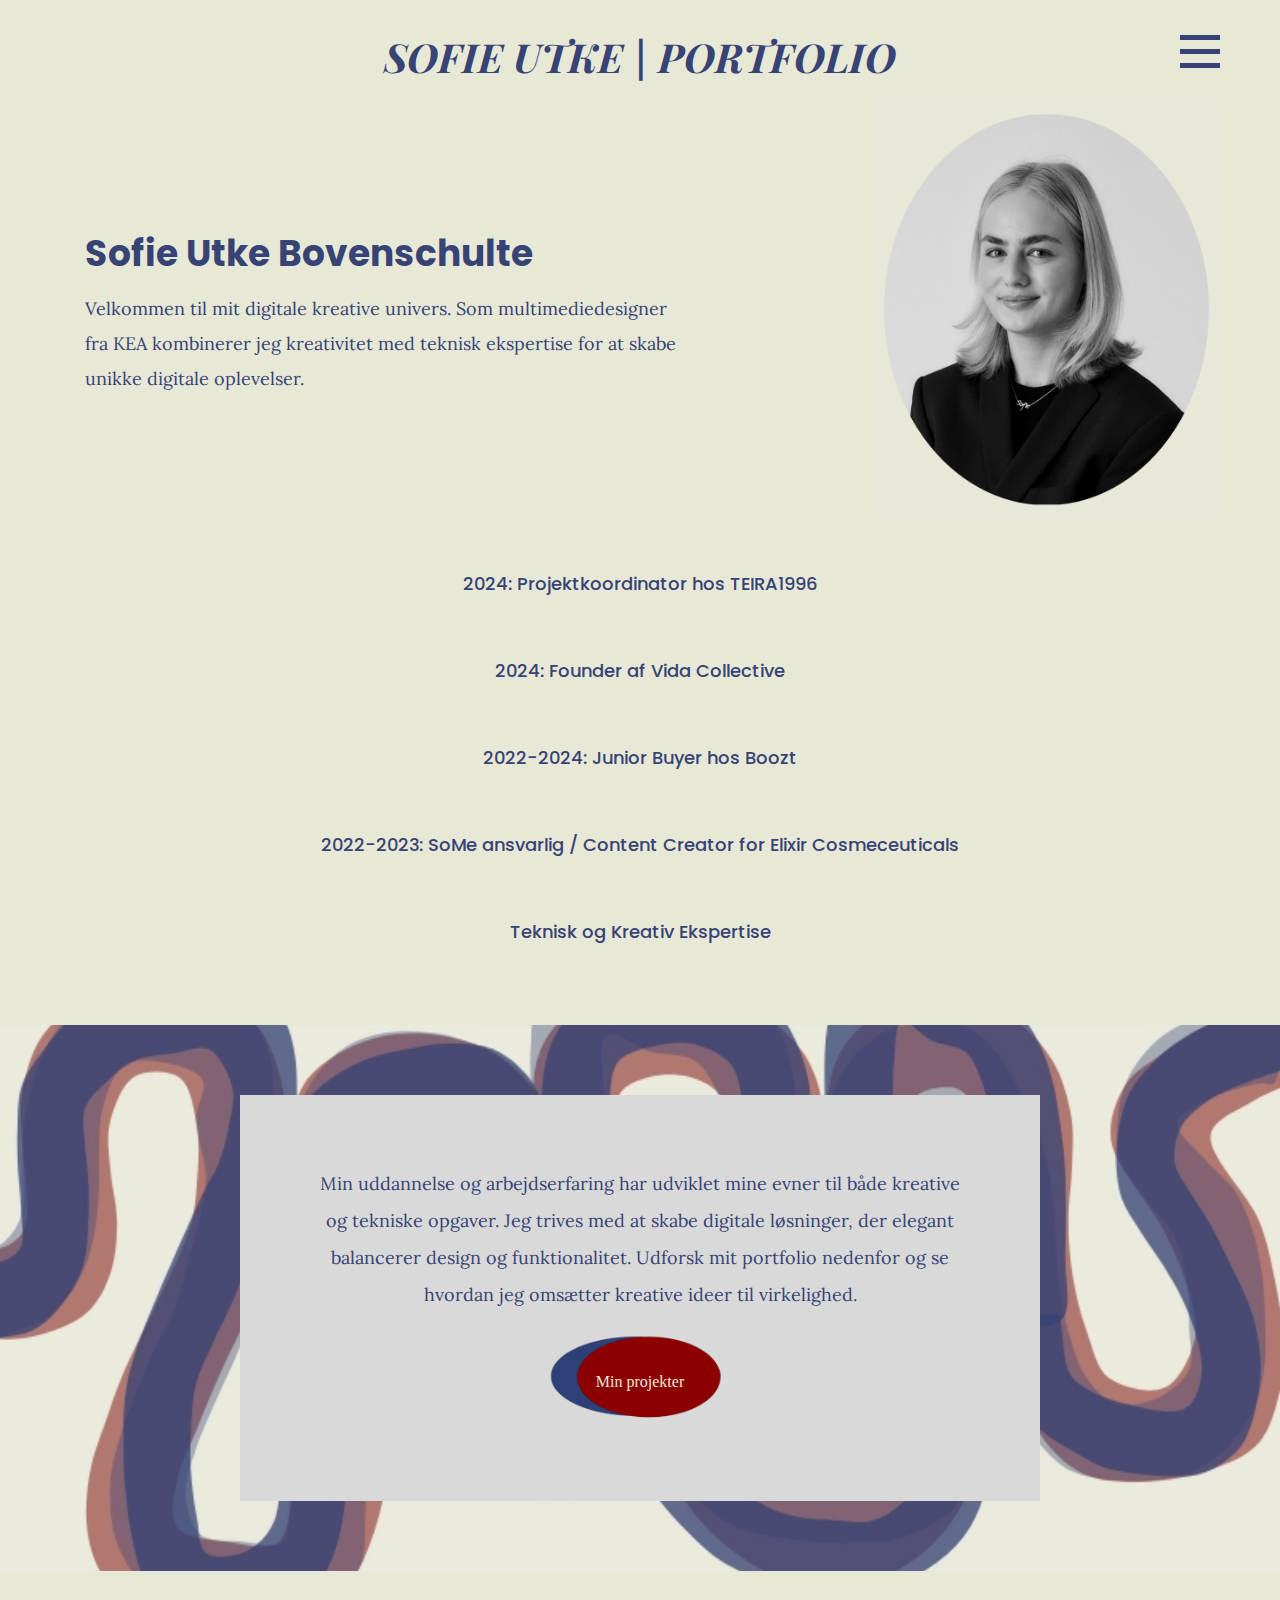
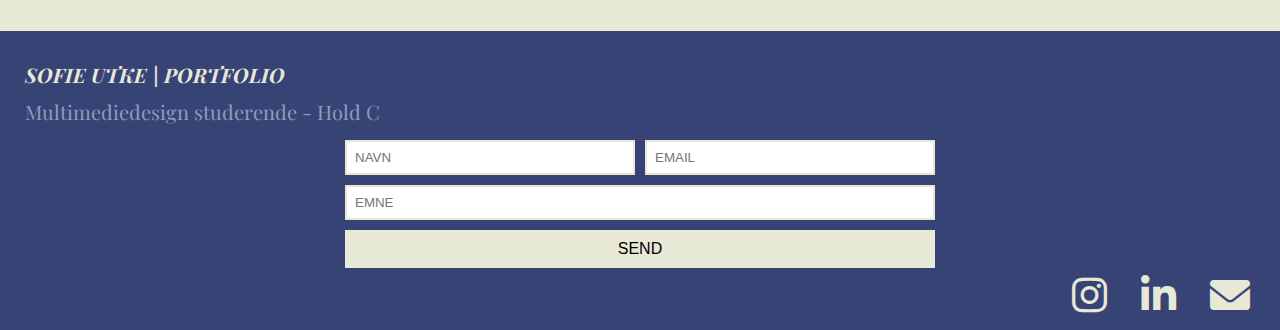
==== aboutme.html @ 6bf790b1 "omsofie" ====
<!DOCTYPE html>
<html lang="da">

<head>
    <meta name="robots" content="noindex, nofollow">
    <meta charset="UTF-8">
    <meta name="viewport" content="width=device-width, initial-scale=1.0">
    <title>Sofies portfolio</title>
    <link rel="preconnect" href="https://fonts.googleapis.com">
    <link rel="preconnect" href="https://fonts.gstatic.com" crossorigin>
    <link
        href="https://fonts.googleapis.com/css2?family=Corben&family=Lato:wght@700&family=Lexend+Exa:wght@100..900&family=Playfair+Display:ital,wght@0,400..900;1,400..900&family=Roboto+Mono:ital,wght@0,100..700;1,100..700&display=swap"
        rel="stylesheet">
    <link rel="preconnect" href="https://fonts.googleapis.com">
    <link rel="preconnect" href="https://fonts.gstatic.com" crossorigin>
    <link
        href="https://fonts.googleapis.com/css2?family=Corben&family=Lato:wght@700&family=Lexend+Exa:wght@100..900&family=Lora:ital,wght@0,400..700;1,400..700&family=Playfair+Display:ital,wght@0,400..900;1,400..900&family=Poppins:ital,wght@0,100;0,200;0,300;0,400;0,500;0,600;0,700;0,800;0,900;1,100;1,200;1,300;1,400;1,500;1,600;1,700;1,800;1,900&family=Roboto+Mono:ital,wght@0,100..700;1,100..700&display=swap"
        rel="stylesheet">
    <link rel="stylesheet" href="style.css">
    <link rel="stylesheet" href="aboutme.css">
    <link rel="stylesheet" href="https://cdnjs.cloudflare.com/ajax/libs/font-awesome/6.0.0-beta3/css/all.min.css">


</head>

<body>
    <header>

        <div class="hero-title">
            <a href="index.html" style="text-decoration: none; color: inherit;">
                <h1>SOFIE UTKE | PORTFOLIO </h1>
            </a>
        </div>


        <div class="burger" onclick="openNav()">
            <div class="bar"></div>
            <div class="bar"></div>
            <div class="bar"></div>
        </div>


        <!-- The overlay -->
        <div id="myNav" class="overlay">

            <!-- Button to close the overlay navigation -->
            <a href="javascript:void(0)" class="closebtn" onclick="closeNav()">&times;</a>

            <!-- Overlay content -->
            <div class="overlay-content">
                <a href="tema2.html">TEMA 02</a>
                <a href="tema3.html">TEMA 03</a>
                <a href="tema4.html">TEMA 04</a>
                <a href="tema5.html">TEMA 05</a>
                <a href="aboutme.html">OM SOFIE</a>
            </div>

        </div>

    </header>

    <main>

        <div class="header">
            <div class="intro-container">
                <h1>Sofie Utke Bovenschulte</h1>
                <p>Velkommen til mit digitale kreative univers. Som multimediedesigner fra KEA kombinerer jeg
                    kreativitet
                    med teknisk
                    ekspertise for at skabe unikke digitale oplevelser.</p>
            </div>
            <img src="billeder/omsofie.webp" alt="aboutme" class="profile-image">
        </div>

        <button class="accordion">2024: Projektkoordinator hos TEIRA1996</button>
        <div class="panel">
            <p>Lorem ipsum...</p>
        </div>

        <button class="accordion">2024: Founder af Vida Collective</button>
        <div class="panel">
            <p>Lorem ipsum...</p>
        </div>

        <button class="accordion">2022-2024: Junior Buyer hos Boozt</button>
        <div class="panel">
            <p>Lorem ipsum...</p>
        </div>
        <button class="accordion">2022-2023: SoMe ansvarlig / Content Creator for Elixir Cosmeceuticals</button>
        <div class="panel">
            <p>Lorem ipsum...</p>
        </div>
        <button class="accordion">Teknisk og Kreativ Ekspertise</button>
        <div class="panel">
            <p>Lorem ipsum...</p>
        </div>

        <div class="aboutme-section">
            <div class="sofie-text">
                <p>Min uddannelse og arbejdserfaring har udviklet mine evner til både kreative og tekniske opgaver. Jeg
                    trives med at skabe
                    digitale løsninger, der elegant balancerer design og funktionalitet. Udforsk mit portfolio nedenfor
                    og se hvordan jeg
                    omsætter kreative ideer til virkelighed.</p>
                <a href="tema2.html" class="udforsk-knap" style="background-image: url(billeder/knap.webp);">Min
                    projekter</a>
            </div>
        </div>

        <script src="login.js"></script>
    </main>

    <footer class="footer">

        <div class="footer-text">
            <h3>SOFIE UTKE | PORTFOLIO </h3>
            <p>Multimediedesign studerende - Hold C</p>
        </div>

        <div class="contact-container">
            <form>
                <div class="form-row">
                    <input type="text" placeholder="NAVN">
                    <input type="text" placeholder="EMAIL">
                </div>
                <div class="form-bottom">
                    <input type="text" placeholder="EMNE" class="form-text">
                </div>
                <button type="submit">SEND</button>
            </form>
        </div>
        <div class="social-links">
            <a href="https://instagram.com/yourusername" target="_blank"><i class="fab fa-instagram"></i></a>
            <a href="https://linkedin.com/in/yourusername" target="_blank"><i class="fab fa-linkedin-in"></i></a>
            <a href="mailto:sobo0001@stud.kea.dk" class="social-link"><i class="fas fa-envelope"></i></a>
        </div>

    </footer>

</body>

</html>
---- style.css ----
/************ Reset ***************/
* {
  margin: 0;
  padding: 0;
  box-sizing: border-box;
}

/************** Burgermenu *********/
.burger {
  display: block;
  cursor: pointer;
  position: fixed; /* Fixed position */
  top: 30px; /* Adjust based on header size */
  right: 60px; /* Distance from the right */
  z-index: 1000; /* High z-index to keep it above other content */
}

.bar {
  display: block;
  width: 40px;
  height: 5px;
  margin: 5px 0;
  margin-bottom: 9px;
  background-color: #374375;
}

/*********** media for burgermenu til mindre skærme *****/
/* Tilpasning for tablets */
@media (max-width: 768px) {
  .burger {
    top: 20px; /* Mindre afstand fra toppen for at give plads til hero-titel */
    right: 30px; /* Mindre afstand fra højre for at passe indenfor mindre skærmstørrelser */
  }
  .bar {
    width: 30px;
    height: 4px;
  }
}

/* Tilpasning for smartphones */
@media (max-width: 480px) {
  .burger {
    top: 15px; /* Yderligere reduceret afstand fra toppen */
    right: 20px; /* Tættere til højre kant for bedre pladsudnyttelse */
  }
  .bar {
    width: 30px;
    height: 4px;
  }
}

/******* burgermenu overlay **********/
.overlay {
  height: 100%;
  width: 0; /* Overlay hidden initially */
  position: fixed;
  z-index: 99; /* Below the burger icon */
  left: 0;
  top: 0;
  background-color: #e8e8d7;
  overflow-x: hidden; /* Disable horizontal scroll */
  transition: 0.4s;
}

.overlay-content {
  position: absolute;
  top: 100px; /* Start below any top margin or header */
  width: 100%;
  text-align: center;
  margin-top: 30px;
}

.overlay a {
  padding: 10px;
  text-decoration: none;
  font-family: "Poppins", serif;
  font-weight: 400;
  font-size: 36px;
  color: #374375;
  display: block;
  transition: 0.3s;
}

.overlay a:hover,
.overlay a:focus {
  text-decoration: underline;
  color: #780000;
}

/************* slideshow forside ************/

body {
  background-color: #e8e8d7;
}

.hero-pic {
  width: 100%;
  height: 100%;
  object-fit: cover; /* Sikrer, at billedet dækker hele hero-sektionen */
}

.hero {
  position: relative;
  width: 100%;
  height: 700px; /* Justér efter behov */
  overflow: hidden;
  background-image: url("billeder/baggrund.webp");
  background-size: cover;
  background-position: center;
  z-index: 1; /* Lavere z-index end slideshow */
  margin-top: 55px;
}

.slideshow {
  position: absolute;
  top: 0;
  left: 0;
  right: 0;
  bottom: 0;
  display: flex;
  align-items: center; /* Centrerer slides vertikalt, hvis nødvendigt */
  animation: slideInfinite 20s linear infinite;
  z-index: 2; /* Højere z-index for at være ovenpå baggrundsbilledet */
  gap: 10%;
}

.mySlides {
  flex: 0 0 70%; /* Mindre bredde, så hvert billede kun fylder en del af skærmen */
  width: auto; /* Bevarer billedets oprindelige proportioner */
  height: auto; /* Justerer højden automatisk baseret på bredde */
}

@keyframes slideInfinite {
  0% {
    transform: translateX(100%);
  }
  100% {
    transform: translateX(-300%);
  } /* Juster dette baseret på antallet af billeder */
}

/********** media for slideshow til mindre skærme *****/
/* Tilpasning for tablets */
@media (max-width: 768px) {
  .mySlides {
    flex: 0 0 70%; /* Øger procenten for at gøre billederne lidt større i forhold til skærmen */
  }
}

/* Tilpasning for smartphones */
@media (max-width: 480px) {
  .mySlides {
    flex: 0 0 65%; /* Gør billeder større i forhold til meget små skærme */
  }
}

/************ H1 overskrift til forside ********/
.hero-title {
  color: #374375; /* Farven på teksten, vælg hvad der passer bedst til din baggrund */
  font-family: "Playfair Display", serif;
  margin-top: 30px;
  font-size: 20px;
  font-style: italic;
  text-align: center;
}

.hero-title a {
  text-decoration: none;
  color: inherit;
  display: block;
  cursor: pointer;
}

.hero-title:hover {
  color: #9099bc;
}
/************ media for mindre skærme til hero title ******/
/* Media query for mindre skærme som tablets */
@media (max-width: 768px) {
  .hero-title {
    font-size: 12px; /* Mindre skriftstørrelse for tablets */
    margin-top: 15px; /* Mindre margin i toppen */
  }
}

/* Media query for smartphones */
@media (max-width: 480px) {
  .hero-title {
    font-size: 10px; /* Endnu mindre skriftstørrelse for smartphones */
    margin-top: 10px; /* Yderligere reduceret topmargin for at undgå overlapning med burgermenu */
  }
}

/********** intro tekstboks på forside *********/
.intro-section {
  background-color: #374375; /* Blå baggrund for hele sektionen */
  color: #e8e8d7; /* Lys tekstfarve for god kontrast */
  padding: 40px; /* Indvendig plads rundt om alt indhold */
  text-align: center;
  margin: 50px auto;
  max-width: 40%;
  font-family: "Poppins", serif;
  font-weight: 200;
  font-style: italic;
  font-size: 20px;
}

/*********** section med nav links ***********/
.nav-container {
  display: flex; /* Anvender flexbox */
  overflow-x: auto; /* Tillader horisontal rulning */
  flex-wrap: nowrap;
  justify-content: center;
  padding: 20px;
  background-color: #e8e8d7; /* Baggrundsfarve */
  margin-bottom: 50px;
}

/* Media query for mindre skærme som tablets */
@media (max-width: 768px) {
  .intro-section {
    padding: 15px; /* Lidt mindre padding for at spare plads */
    margin: 20px auto; /* Mindre margen for at tilpasse til mindre skærme */
    max-width: 90%; /* Lidt bredere på mindre skærme for at udnytte pladsen bedre */
  }
}

/* Media query for smartphones */
@media (max-width: 480px) {
  .intro-section {
    padding: 10px; /* Endnu mindre padding */
    margin: 10px auto; /* Mindre margen for at maksimere brugen af den tilgængelige plads */
    max-width: 95%; /* Næsten fuld bredde for at maksimere læsbarheden */
    font-size: calc(12px + 2vw); /* Justerer skriftstørrelsen dynamisk baseret på skærmstørrelse */
  }
}
.nav-section {
  display: flex;
  flex-direction: column;
  justify-content: center;
  align-items: center;
  padding: 20px;
  background-color: #e8e8d7;
  border: 1px solid #374375;
  width: 18%;
  min-width: 200px;
  height: 650px;
  min-width: 160px; /* Sætter en minimumsbredde for hver sektion */
}

/*********** Knap til nav section *******/
.read-more {
  display: flex;
  justify-content: center; /* Centrerer teksten horisontalt */
  align-items: center; /* Centrerer teksten vertikalt */
  background-color: transparent; /* Gør baggrunden gennemsigtig, så billedet kan ses */
  border: none;
  cursor: pointer;
  color: #e8e8d7; /* Skift tekstfarven til hvid for læsbarhed */
  width: 100%; /* Sørger for at knappen fylder hele bredden af containeren */
  height: 100px; /* Sæt en fast højde */
  background-image: url("billeder/knap.webp");
  background-size: cover; /* Sikrer, at baggrundsbilledet dækker hele knappen */
  background-position: center; /* Centrerer billedet i knappen */
  text-decoration: none;
  font-size: 20px; /* Justér skriftstørrelsen efter behov */
}

.read-more1 {
  background-color: transparent; /* Gør baggrunden gennemsigtig, så billedet kan ses */
  border: none;
  cursor: pointer;
  color: #e8e8d7; /* Skift tekstfarven til hvid for læsbarhed */
  width: 100%; /* Sørger for at knappen fylder hele bredden af containeren */
  height: 100px; /* Sæt en fast højde */
  background-position: center; /* Centrerer billedet i knappen */
  align-items: center; /* Centrerer teksten vertikalt */
  justify-content: center; /* Centrerer teksten horisontalt */
  text-decoration: none;
  font-size: 20px; /* Justér skriftstørrelsen efter behov */
}
.nav-section:hover,
.read-more:hover,
.read-more1:hover {
  color: #e8e8d7;
}

.nav-section:hover {
  background-color: #9099bc;
}
.read-more:hover,
.read-more1:hover {
  text-decoration: underline;
}

/******* tekst til nav links sektion ************/
.nav-section h2 {
  font-family: "Playfair Display", serif;
  font-size: 25px;
  color: #374375;
  margin-top: 80%;
  align-self: flex-start;
}
.nav-section h3 {
  font-family: "Playfair Display", serif;
  font-size: 120px;
  color: #374375;
  align-self: center;
}
.nav-section p {
  font-family: "Playfair Display", serif;
  font-size: 25px;
  color: #374375;
  align-self: flex-end;
  margin-bottom: 40px;
}
.nav-section h4 {
  font-family: "Playfair Display", serif;
  font-size: 35px;
  color: #374375;
  margin-top: 132%;
  align-self: center;
  margin-bottom: 105px;
}

/************ media til tekst o ******/
/* Media query for tablets og under */
@media (max-width: 768px) {
  .nav-container {
    flex-direction: column; /* Stack sektionerne vertikalt */
  }

  .nav-section {
    width: 100%; /* Gør sektionerne bredere til at fylde skærmen */
    height: auto; /* Gør højden automatisk for at passe til indholdet */
    margin-bottom: 10px; /* Tilføjer afstand mellem sektionerne */
  }

  .read-more,
  .read-more1 {
    order: 2; /* Placer knappen efter tekst */
    width: auto;
    padding: 10px 50px; /* Mere klikbar størrelse */
  }

  .nav-section h2,
  .nav-section p,
  .nav-section h4 {
    font-size: calc(12px + 2vw); /* Skalerbar tekststørrelse */
    text-align: left; /* Justerer teksten til venstre */
    margin: 5px 0; /* Reducerer margin mellem tekst */
  }
  .nav-section h3 {
    font-size: calc(30px + 2vw); /* Skalerbar tekststørrelse */
  }
}

/* Media query for smartphones */
@media (max-width: 480px) {
  .nav-section {
    padding: 10px; /* Mindre padding */
  }

  .read-more {
    font-size: calc(10px + 2vw); /* Mindre tekststørrelse */
  }
}

/*************** footer ***********/
.footer {
  background-color: #374375; /* Mørk baggrund for footer */
  color: #e8e8d7; /* Hvid tekstfarve */
  text-align: right; /* Centrerer teksten */
  padding: 10px; /* Tilføjer padding for at give rum omkring elementerne */
  font-size: 16px; /* Størrelse på teksten */
}

.social-links a {
  color: #e8e8d7; /* Hvid farve links */
  margin: 0 10px; /* Afstand mellem links */
  font-size: 40px; /* Større ikoner */
  margin-right: 20px;
}

.social-links a:hover {
  color: #780000;
  cursor: pointer;
}

/************** media til social ikonerne *********/
@media (max-width: 480px) {
  .footer-socials {
    flex-direction: column;
    align-items: center;
  }

  .social-link {
    margin: 5px 0; /* Mere vertikal afstand på små skærme */
    margin-top: 20px;
  }
}

/************ tekst til footer **********/
.footer-text h3 {
  font-family: "Playfair Display", serif;
  margin-top: 20px;
  margin-left: 15px;
  font-size: 20px;
  font-style: italic;
  text-align: left;
  color: #e8e8d7; /* Farve på tekst */
}

.footer-text p {
  font-family: "Playfair Display", serif;
  font-size: 20px;
  margin-top: 10px;
  margin-left: 15px;
  margin-bottom: 10px;
  text-align: left;
  color: #9099bc;
}
/************** form til footer *********/
.contact-container {
  display: flex;
  flex-direction: column;
  padding: 5px;
  max-width: 600px;
  margin: 0 auto;
}
form {
  display: flex;
  flex-direction: column;
  gap: 10px;
}

.form-row {
  display: flex;
  justify-content: space-around;
  gap: 10px;
}

input[type="text"] {
  flex: 1; /* Giver inputfelterne fleksibilitet til at fylde tilgængelig plads */
  padding: 8px;
  border: 2px solid #e8e8d7;
}

input[type="text"]:last-child,
.form-text {
  margin-right: 0; /* Fjerner margin for det sidste element */
}

.form-bottom {
  display: flex; /* Gør det muligt at justere størrelsen på 'EMNE' inputfeltet */
}

.form-text {
  /* Styling for 'EMNE' inputfelt */
  padding: 8px;
  border: 2px solid #374375;
}

button {
  background: #e8e8d7;
  border: none;
  padding: 10px;
  cursor: pointer;
  font-size: 16px;
  width: 100%;
  transition: background-color 0.3s ease;
}
button:hover {
  background-color: #780000;
}

/************ media til form i footer **********/
@media (max-width: 768px) {
  .form-row,
  .form-bottom {
    flex-direction: column;
    align-items: center;
  }

  input[type="text"],
  button {
    width: 100%;
    margin-right: 0px;
  }

  input[type="text"],
  button {
    margin-right: 0; /* Fjerner højre margin, da det ikke længere er nødvendigt */
    width: 100%; /* Sørger for at inputfelter og knap fylder hele bredden */
  }
}
---- aboutme.css ----
* {
  box-sizing: border-box;
  margin: 0;
  padding: 0;
}

/*********** styling til intro + portræt ********/
.header {
  display: flex;
  align-items: center; /* Sikrer vertikal centrerings af billede og tekst */
  justify-content: center; /* Centrerer indholdet horisontalt i browseren */
  padding: 20px;
  max-width: 1200px; /* Kontrollerer den maksimale bredde af headeren */
  margin: auto; /* Centrerer headeren på siden */
}

.intro-container {
  display: flex;
  flex-direction: column; /* Stakker h1 og p vertikalt */
  flex: 1; /* Tillader containeren at fylde tilgængelig plads undtagen billedets plads */
  font-family: "Poppins", serif;
  font-weight: 400;
  font-size: 18px;
  color: #374375;
  text-align: start;
  margin-left: 25px;
}

.intro-container p {
  font-family: "Lora", serif;
  font-size: 18px;
  max-width: 600px;
  margin-top: 10px;
  line-height: 35px;
}
.profile-image {
  width: 30%;
  height: auto;
  margin-left: 20px;
}

/************** styling af accordion **********/
.accordion {
  background-color: #e8e8d7;
  color: #374375;
  cursor: pointer;
  padding: 30px;
  width: 100%;
  justify-content: center;
  border: none;
  transition: 0.4s;
  font-family: "Poppins", serif;
  font-size: 18px;
  font-weight: 500;
}

.accordion:hover {
  background-color: #9099bc;
  color: #780000;
  text-decoration: underline;
}

.panel {
  padding: 0 20px;
  background-color: #e8e8d7;
  display: none;
  overflow: hidden;
  text-align: center;
  font-family: "Lora", serif;
  font-size: 18px;
}

/************* styling af tekstboks med knap *********/
.aboutme-section {
  background-image: url("billeder/baggrund.webp"); /* Angiv stien til dit baggrundsbillede */
  background-size: cover; /* Sikrer at billedet dækker hele elementet */
  background-position: center; /* Centrerer baggrundsbilledet */
  padding: 70px 20px; /* Tilføjer padding for at give plads inden i sektionen */
  display: flex;
  justify-content: center;
  align-items: center; /* Dette vil centrere tekstboksen både horisontalt og vertikalt */
  min-height: 400px; /* Giver en minimum højde til sektionen */
  margin-top: 50px;
  margin-bottom: 60px;
}

.sofie-text {
  background-color: #d9d9d9;
  padding: 70px;
  width: 80%;
  max-width: 800px;
  text-align: center;
}

.sofie-text p {
  font-family: "Lora", serif;
  font-size: 18px;
  font-weight: 200;
  color: #374375;
  line-height: 37px;
}

/************* udforsk knap styling ***********/
.udforsk-knap {
  display: block; /* Gør knappen til et blokelement */
  background-size: cover; /* Dækker hele knappens område */
  background-position: center; /* Centrerer billedet i knappen */
  color: #e8e8d7;
  text-decoration: none; /* Fjerner underlining fra linket */
  padding: 40px 50px; /* Padding omkring teksten */
  margin-top: 20px; /* Afstand fra teksten til knappen */
  width: 200px; /* Bredde på knappen */
  margin: 20px auto 0; /* Centrerer knappen under tekstboksen */
  z-index: 10; /* Sikrer at knappen vises over andre elementer */
  position: relative; /* Krævet for z-index for at have effekt */
}

.udforsk-knap:hover {
  text-decoration: underline;
}

/************ styling til mindre skærme *******/
/* Responsivt design for skærme under 768px */
@media (max-width: 768px) {
  .header {
    flex-direction: column; /* Skifter til vertikal stak på små skærme */
  }

  .profile-image {
    width: 70%; /* Gør billedet større på små skærme */
    margin-left: 0; /* Fjerner venstre margin for at centrere billedet */
    margin-top: 20px; /* Tilføjer lidt vertikal plads mellem tekst og billede */
  }
  .accordion {
    padding: 12px;
    font-size: 16px;
  }

  .panel {
    padding: 10px;
  }

  .udforsk-knap {
    padding: 50px 20px;
    font-size: 18px;
    width: 80%;
    margin-left: 30px;
  }

  .sofie-text {
    padding: 20px;
    font-size: 10px;
  }
}
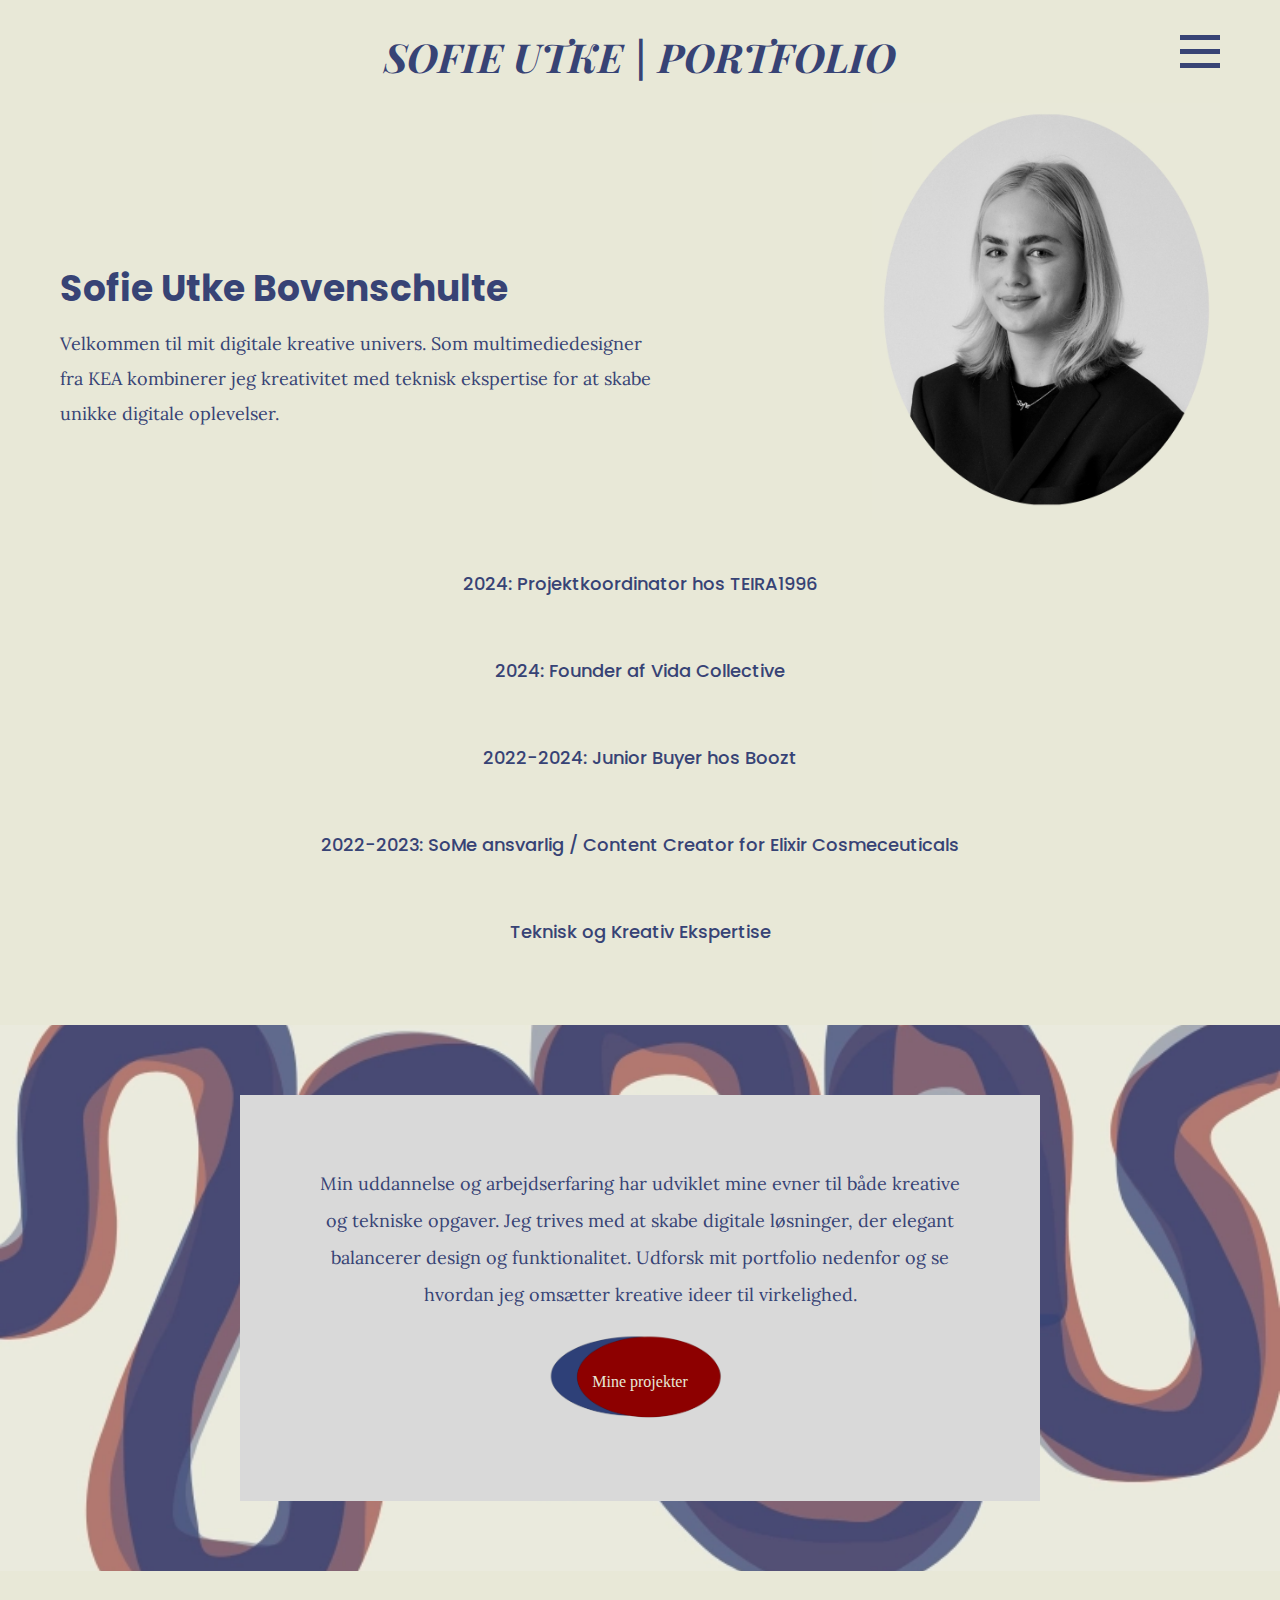
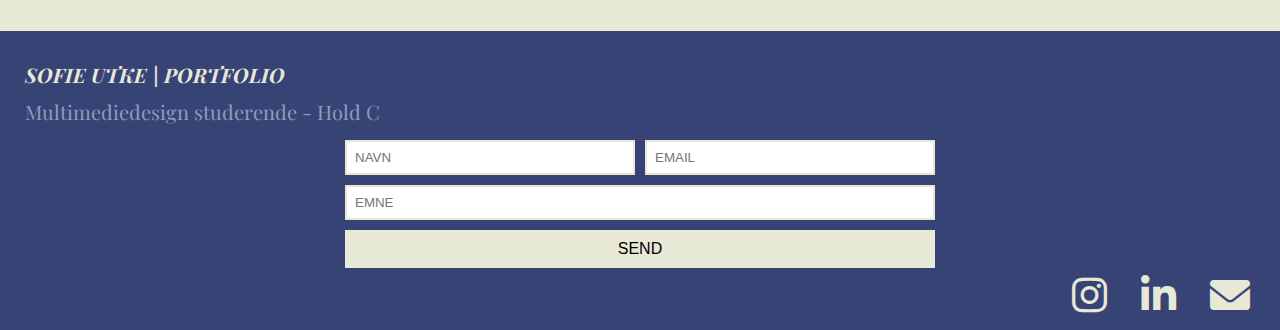
==== commit 38644292: "allesider" ====
--- a/aboutme.html
+++ b/aboutme.html
@@ -102,7 +102,7 @@
                     digitale løsninger, der elegant balancerer design og funktionalitet. Udforsk mit portfolio nedenfor
                     og se hvordan jeg
                     omsætter kreative ideer til virkelighed.</p>
-                <a href="tema2.html" class="udforsk-knap" style="background-image: url(billeder/knap.webp);">Min
+                <a href="tema2.html" class="udforsk-knap" style="background-image: url(billeder/knap.webp);">Mine
                     projekter</a>
             </div>
         </div>
--- a/style.css
+++ b/style.css
@@ -395,7 +395,6 @@
   }
 
   .social-link {
-    margin: 5px 0; /* Mere vertikal afstand på små skærme */
     margin-top: 20px;
   }
 }
--- a/aboutme.css
+++ b/aboutme.css
@@ -23,7 +23,7 @@
   font-size: 18px;
   color: #374375;
   text-align: start;
-  margin-left: 25px;
+  margin-top: 70px;
 }
 
 .intro-container p {
@@ -126,6 +126,9 @@
     flex-direction: column; /* Skifter til vertikal stak på små skærme */
   }
 
+  .intro-container {
+    font-size: 12px;
+  }
   .profile-image {
     width: 70%; /* Gør billedet større på små skærme */
     margin-left: 0; /* Fjerner venstre margin for at centrere billedet */
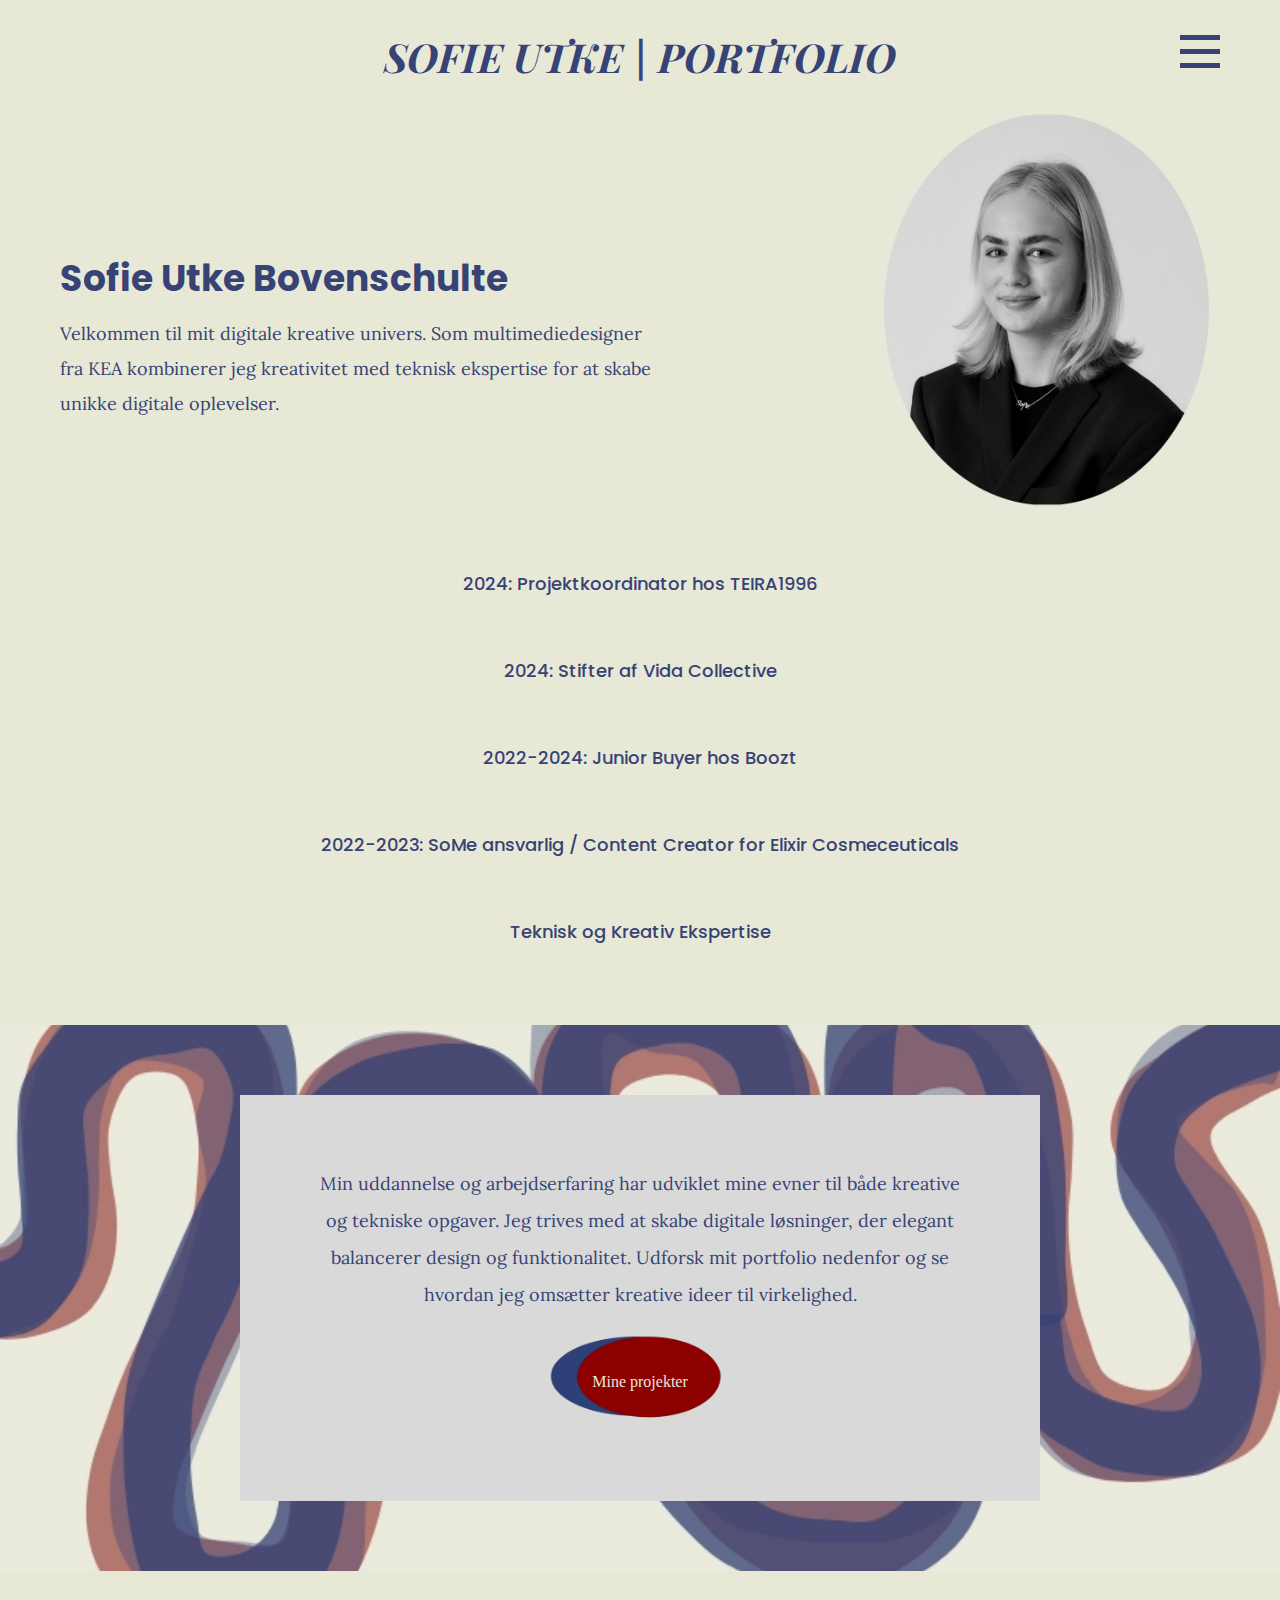
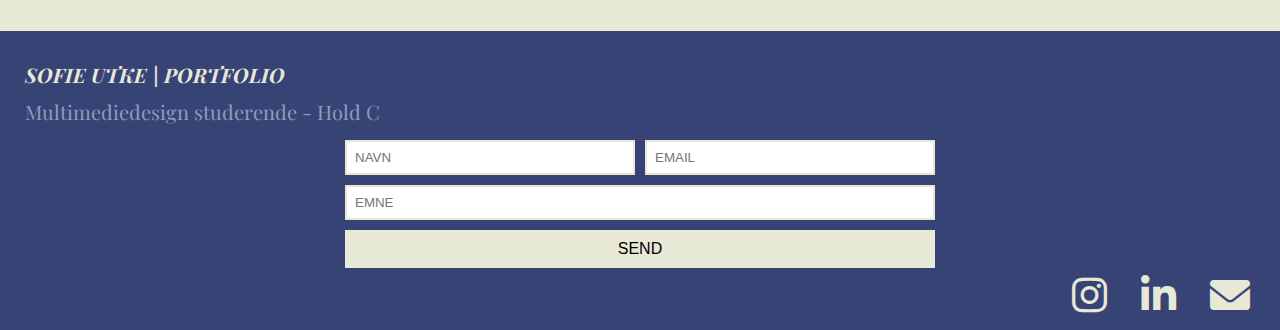
==== commit 6f43d4e1: "tekst" ====
--- a/aboutme.html
+++ b/aboutme.html
@@ -74,25 +74,70 @@
 
         <button class="accordion">2024: Projektkoordinator hos TEIRA1996</button>
         <div class="panel">
-            <p>Lorem ipsum...</p>
+            <p>På min nuværende arbejdsplads spiller jeg en central rolle i en slow fashion virksomhed, hvor jeg
+                arbejder med alt fra
+                videoproduktion og fotografering til udvikling af indhold til websites, designprojekter og kampagner.
+                Jeg anvender
+                Adobe-programmer og afprøver min teoretiske viden fra KEA inden for digitale medier, indholdstyper og
+                visuelle
+                udtryksformer effektivt i mit daglige arbejde.</p>
         </div>
 
-        <button class="accordion">2024: Founder af Vida Collective</button>
+        <button class="accordion">2024: Stifter af Vida Collective</button>
         <div class="panel">
-            <p>Lorem ipsum...</p>
+            <p>Som medstifter af Vida Collective, en virksomhed som fokuserer på vintage og secondhand tøj, står jeg i
+                spidsen for alt
+                vores visuelle indhold. Jeg producerer indhold til vores SoMe platforme, designer kampagner og udvikler
+                strategier, der
+                fremhæver vores engagement i bæredygtig mode. Denne rolle giver mig mulighed for kontinuerligt at
+                anvende og udvikle de
+                færdigheder og den viden i praksis, som jeg opnår gennem mit studie.
+            </p>
         </div>
 
         <button class="accordion">2022-2024: Junior Buyer hos Boozt</button>
         <div class="panel">
-            <p>Lorem ipsum...</p>
+            <p>Jeg styrkede mine samarbejdsevner ved at koordinere med interne teams og eksterne leverandører. Jeg fik
+                indblik i
+                virksomhedsstrategi og bidrog til marketingteamet med kampagneplanlægning og indhold til websitet,
+                hvilket forbedrede mine kreative og strategiske evner.</p>
         </div>
         <button class="accordion">2022-2023: SoMe ansvarlig / Content Creator for Elixir Cosmeceuticals</button>
         <div class="panel">
-            <p>Lorem ipsum...</p>
+            <p>Jeg udviklede strategier og indhold, som krævede en god forståelse for de digitale medier og
+                brugerengagement, hvilket
+                direkte relaterer til mine studier i udvikling og optimering af digitale brugergrænseflader. Disse
+                færdigheder har
+                styrket mine evner til at designe engagerende brugeroplevelser i dag.</p>
         </div>
         <button class="accordion">Teknisk og Kreativ Ekspertise</button>
         <div class="panel">
-            <p>Lorem ipsum...</p>
+            <p><strong>Frontend Udvikling:</strong> Gennem min uddannelse er jeg specialiseret i at bygge responsive
+                websites med
+                HTML, CSS og JavaScript. Effektiv
+                anvendelse af VS Code og FileZilla til kodning, samt GitHub for versionskontrol og samarbejde på
+                projekter. </p>
+
+            <p><strong>UX/UI Design:</strong> Med værktøjer som Figma designer jeg intuitive og æstetisk tiltalende
+                brugergrænseflader, der fokuserer på brugerens
+                behov og oplevelse.</p>
+
+            <p><strong>Grafisk Design:</strong> Erfaring i Adobe-pakken, især i Photoshop og Illustrator, hvor jeg
+                skaber
+                alt fra logoer til komplette visuelle
+                identiteter, der effektivt kommunikerer og styrker et brand.</p>
+
+            <p><strong>Videoproduktion:</strong> Jeg producerer og redigerer engagerende videoindhold i Premiere Pro og
+                After Effects, der fokuserer på stærke historier
+                og målgruppe engagement.</p>
+
+            <p><strong>Projektledelse:</strong> Jeg anvender fleksible arbejdsprocesser som Scrum og Trello til at lede
+                projekter effektivt, hvilket sikrer samarbejde
+                og rettidig levering.</p>
+
+            <p><strong>Bæredygtighed i Digitale Medier:</strong> Jeg implementerer principper for bæredygtighed og
+                accessibility i mine projekter, hvilket understøtter etisk og
+                ansvarlig medieproduktion.</p>
         </div>
 
         <div class="aboutme-section">
--- a/aboutme.css
+++ b/aboutme.css
@@ -23,7 +23,7 @@
   font-size: 18px;
   color: #374375;
   text-align: start;
-  margin-top: 70px;
+  margin-top: 50px;
 }
 
 .intro-container p {
@@ -63,11 +63,29 @@
 .panel {
   padding: 0 20px;
   background-color: #e8e8d7;
+  justify-content: center; /* Centrerer indholdet horisontalt */
+  align-items: center; /* Centrerer indholdet vertikalt */
   display: none;
   overflow: hidden;
   text-align: center;
   font-family: "Lora", serif;
   font-size: 18px;
+}
+
+.panel p {
+  font-family: "Lora", serif;
+  font: 17px;
+  line-height: 1.8;
+  margin-left: 40px;
+  margin-right: 40px;
+  margin-bottom: 30px;
+}
+
+.panel strong {
+  display: block;
+  font-weight: bold; /* Bekræfter fed tekst */
+  font-size: 18px; /* Valgfri: Juster størrelsen på din tekst, hvis nødvendigt */
+  color: #374375;
 }
 
 /************* styling af tekstboks med knap *********/
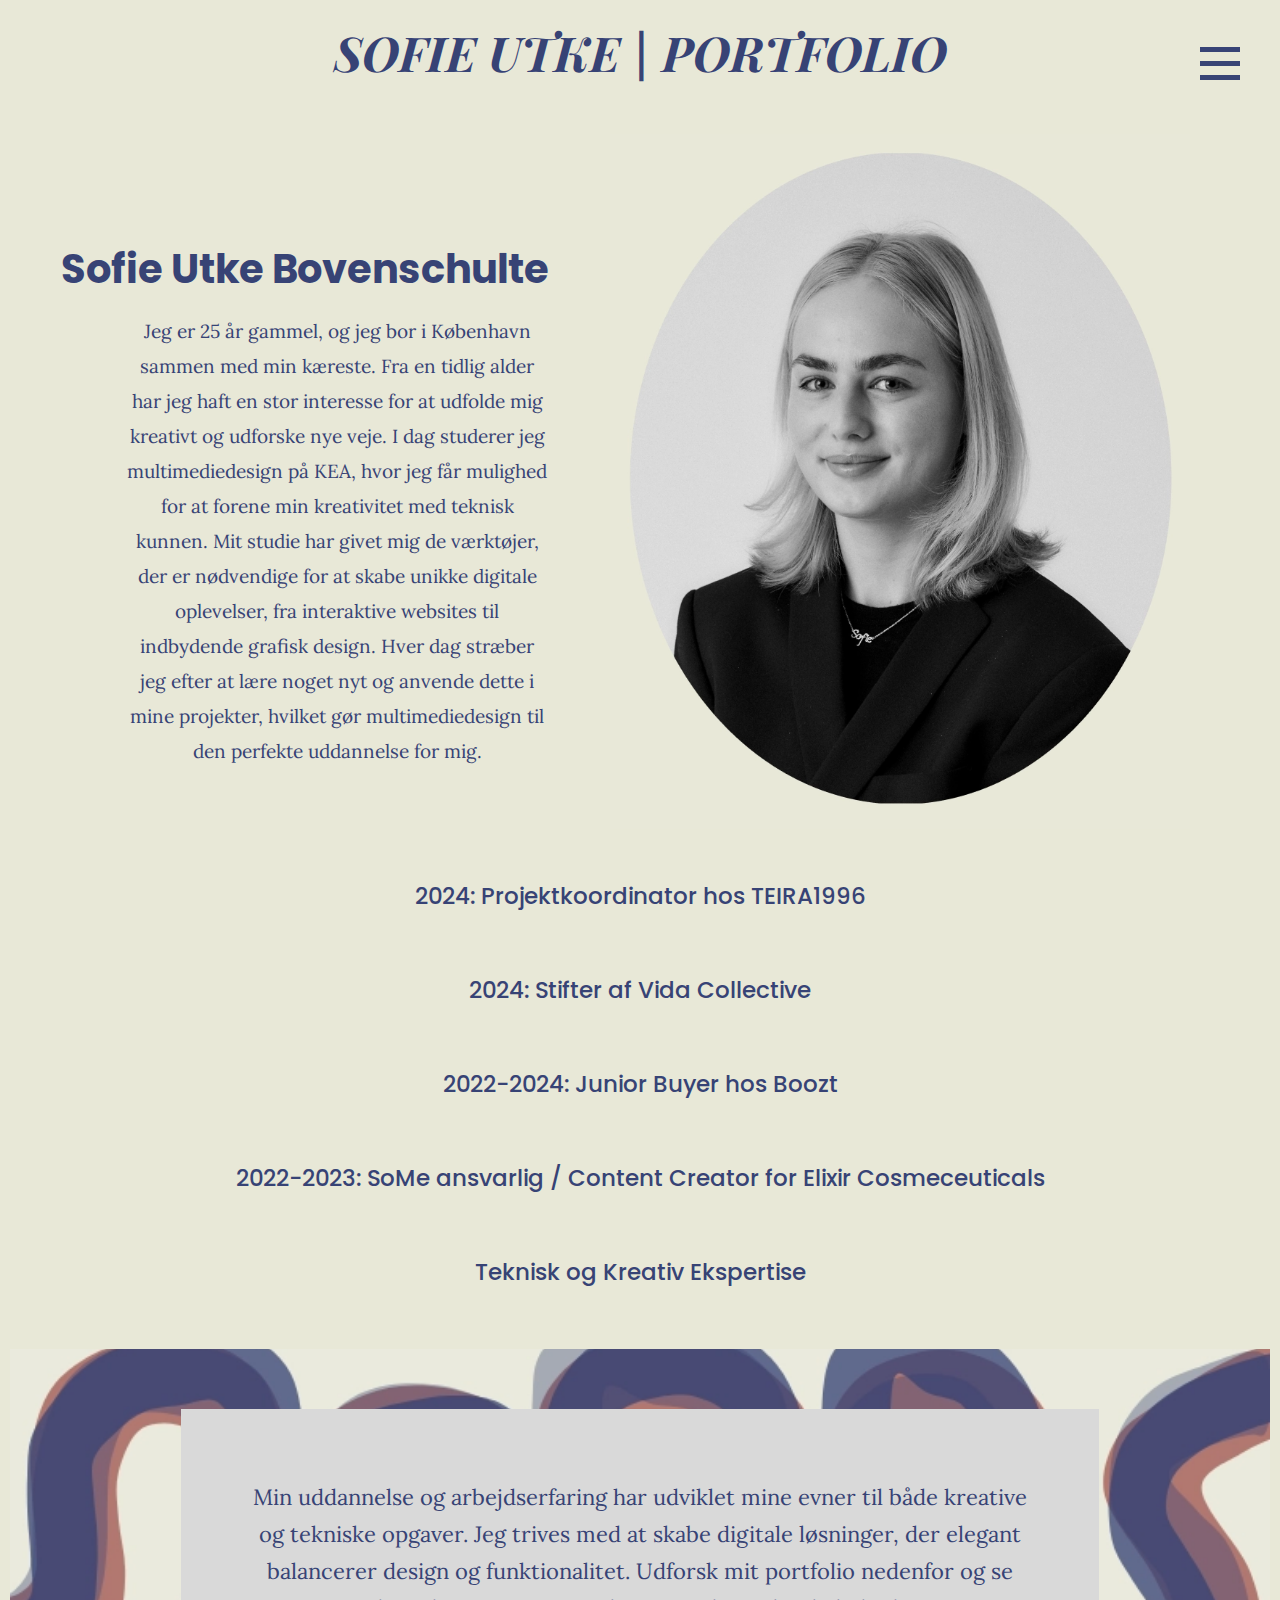
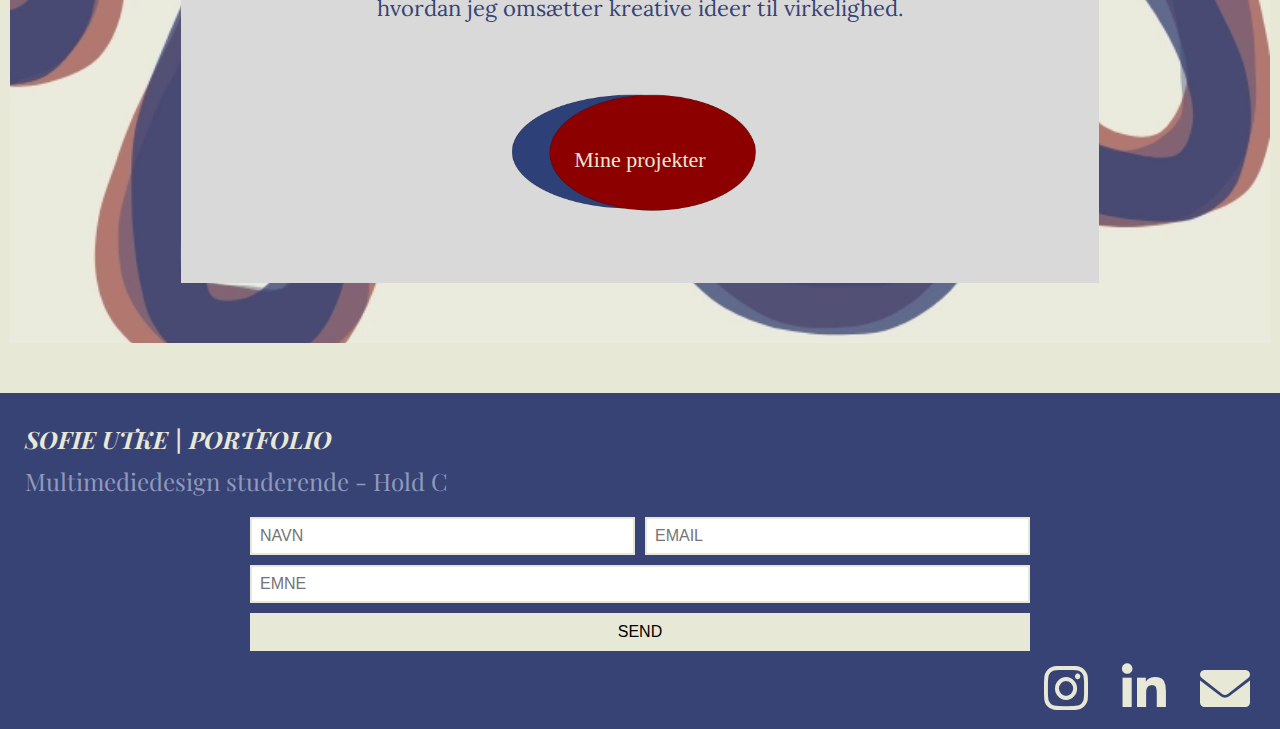
==== commit 9bf54c94: "done" ====
--- a/aboutme.html
+++ b/aboutme.html
@@ -5,7 +5,8 @@
     <meta name="robots" content="noindex, nofollow">
     <meta charset="UTF-8">
     <meta name="viewport" content="width=device-width, initial-scale=1.0">
-    <title>Sofies portfolio</title>
+
+    <!-- fonts -->
     <link rel="preconnect" href="https://fonts.googleapis.com">
     <link rel="preconnect" href="https://fonts.gstatic.com" crossorigin>
     <link
@@ -16,10 +17,15 @@
     <link
         href="https://fonts.googleapis.com/css2?family=Corben&family=Lato:wght@700&family=Lexend+Exa:wght@100..900&family=Lora:ital,wght@0,400..700;1,400..700&family=Playfair+Display:ital,wght@0,400..900;1,400..900&family=Poppins:ital,wght@0,100;0,200;0,300;0,400;0,500;0,600;0,700;0,800;0,900;1,100;1,200;1,300;1,400;1,500;1,600;1,700;1,800;1,900&family=Roboto+Mono:ital,wght@0,100..700;1,100..700&display=swap"
         rel="stylesheet">
+
+    <!-- style sheets -->
     <link rel="stylesheet" href="style.css">
     <link rel="stylesheet" href="aboutme.css">
+
+    <!-- social links -->
     <link rel="stylesheet" href="https://cdnjs.cloudflare.com/ajax/libs/font-awesome/6.0.0-beta3/css/all.min.css">
 
+    <title>Sofies portfolio</title>
 
 </head>
 
@@ -40,10 +46,10 @@
         </div>
 
 
-        <!-- The overlay -->
+        <!-- overlay til burger -->
         <div id="myNav" class="overlay">
 
-            <!-- Button to close the overlay navigation -->
+            <!-- Knap til overlay navigation -->
             <a href="javascript:void(0)" class="closebtn" onclick="closeNav()">&times;</a>
 
             <!-- Overlay content -->
@@ -64,10 +70,17 @@
         <div class="header">
             <div class="intro-container">
                 <h1>Sofie Utke Bovenschulte</h1>
-                <p>Velkommen til mit digitale kreative univers. Som multimediedesigner fra KEA kombinerer jeg
-                    kreativitet
-                    med teknisk
-                    ekspertise for at skabe unikke digitale oplevelser.</p>
+                <p>
+                    Jeg er 25 år gammel, og jeg bor i København sammen med min kæreste. Fra en tidlig alder har jeg haft
+                    en stor interesse for at udfolde mig kreativt og udforske nye veje. I dag studerer jeg
+                    multimediedesign på KEA, hvor
+                    jeg får mulighed for
+                    at forene min kreativitet med teknisk kunnen. Mit studie har givet mig de værktøjer, der er
+                    nødvendige for at skabe
+                    unikke digitale oplevelser, fra interaktive websites til indbydende grafisk design. Hver dag stræber
+                    jeg efter at lære
+                    noget nyt og anvende dette i mine projekter, hvilket gør multimediedesign til den perfekte
+                    uddannelse for mig.</p>
             </div>
             <img src="billeder/omsofie.webp" alt="aboutme" class="profile-image">
         </div>
--- a/style.css
+++ b/style.css
@@ -1,81 +1,66 @@
 /************ Reset ***************/
 * {
+  box-sizing: border-box;
   margin: 0;
   padding: 0;
-  box-sizing: border-box;
+}
+
+img {
+  width: 100%;
+  height: auto;
+}
+
+body {
+  background-color: #e8e8d7;
 }
 
 /************** Burgermenu *********/
 .burger {
   display: block;
   cursor: pointer;
-  position: fixed; /* Fixed position */
-  top: 30px; /* Adjust based on header size */
-  right: 60px; /* Distance from the right */
-  z-index: 1000; /* High z-index to keep it above other content */
-}
-
+  position: fixed;
+  top: 15px;
+  right: 20px;
+  z-index: 1000;
+}
+
+/****** styling af striber ****/
 .bar {
-  display: block;
-  width: 40px;
-  height: 5px;
-  margin: 5px 0;
-  margin-bottom: 9px;
+  width: 30px;
+  height: 4px;
+  margin: 7px 0;
   background-color: #374375;
 }
 
-/*********** media for burgermenu til mindre skærme *****/
-/* Tilpasning for tablets */
-@media (max-width: 768px) {
-  .burger {
-    top: 20px; /* Mindre afstand fra toppen for at give plads til hero-titel */
-    right: 30px; /* Mindre afstand fra højre for at passe indenfor mindre skærmstørrelser */
-  }
-  .bar {
-    width: 30px;
-    height: 4px;
-  }
-}
-
-/* Tilpasning for smartphones */
-@media (max-width: 480px) {
-  .burger {
-    top: 15px; /* Yderligere reduceret afstand fra toppen */
-    right: 20px; /* Tættere til højre kant for bedre pladsudnyttelse */
-  }
-  .bar {
-    width: 30px;
-    height: 4px;
-  }
-}
-
-/******* burgermenu overlay **********/
+/******* skjult burgermenu overlay **********/
 .overlay {
   height: 100%;
-  width: 0; /* Overlay hidden initially */
+  width: 0;
   position: fixed;
-  z-index: 99; /* Below the burger icon */
+  z-index: 99;
   left: 0;
   top: 0;
   background-color: #e8e8d7;
-  overflow-x: hidden; /* Disable horizontal scroll */
+  overflow-x: hidden;
   transition: 0.4s;
 }
 
+/***** indhold i overlay menuen ******/
 .overlay-content {
   position: absolute;
-  top: 100px; /* Start below any top margin or header */
+  top: 100px;
   width: 100%;
   text-align: center;
   margin-top: 30px;
 }
 
+/***** styling af links inde i overlay ******/
 .overlay a {
   padding: 10px;
   text-decoration: none;
   font-family: "Poppins", serif;
   font-weight: 400;
-  font-size: 36px;
+  font-size: 30px;
   color: #374375;
   display: block;
   transition: 0.3s;
@@ -88,26 +73,22 @@
 }
 
 /************* slideshow forside ************/
-
-body {
-  background-color: #e8e8d7;
-}
-
 .hero-pic {
   width: 100%;
   height: 100%;
-  object-fit: cover; /* Sikrer, at billedet dækker hele hero-sektionen */
-}
-
+  object-fit: cover;
+}
+
+/********* styling af baggrundsbilledet ****/
 .hero {
   position: relative;
-  width: 100%;
-  height: 700px; /* Justér efter behov */
+  max-width: 100%;
+  height: 700px;
   overflow: hidden;
   background-image: url("billeder/baggrund.webp");
   background-size: cover;
   background-position: center;
-  z-index: 1; /* Lavere z-index end slideshow */
+  z-index: 1;
   margin-top: 55px;
 }
 
@@ -118,122 +99,37 @@
   right: 0;
   bottom: 0;
   display: flex;
-  align-items: center; /* Centrerer slides vertikalt, hvis nødvendigt */
-  animation: slideInfinite 20s linear infinite;
-  z-index: 2; /* Højere z-index for at være ovenpå baggrundsbilledet */
+  align-items: center;
+  animation: slideInfinite 23s linear infinite;
+  z-index: 2;
   gap: 10%;
 }
 
 .mySlides {
-  flex: 0 0 70%; /* Mindre bredde, så hvert billede kun fylder en del af skærmen */
-  width: auto; /* Bevarer billedets oprindelige proportioner */
-  height: auto; /* Justerer højden automatisk baseret på bredde */
-}
-
+  flex: 0 0 70%;
+  height: auto;
+}
+
+/******* Animation til slideshow ****/
 @keyframes slideInfinite {
   0% {
     transform: translateX(100%);
   }
   100% {
     transform: translateX(-300%);
-  } /* Juster dette baseret på antallet af billeder */
-}
-
-/********** media for slideshow til mindre skærme *****/
-/* Tilpasning for tablets */
-@media (max-width: 768px) {
-  .mySlides {
-    flex: 0 0 70%; /* Øger procenten for at gøre billederne lidt større i forhold til skærmen */
-  }
-}
-
-/* Tilpasning for smartphones */
-@media (max-width: 480px) {
-  .mySlides {
-    flex: 0 0 65%; /* Gør billeder større i forhold til meget små skærme */
-  }
-}
-
-/************ H1 overskrift til forside ********/
-.hero-title {
-  color: #374375; /* Farven på teksten, vælg hvad der passer bedst til din baggrund */
-  font-family: "Playfair Display", serif;
-  margin-top: 30px;
-  font-size: 20px;
-  font-style: italic;
-  text-align: center;
-}
-
-.hero-title a {
-  text-decoration: none;
-  color: inherit;
-  display: block;
-  cursor: pointer;
-}
-
-.hero-title:hover {
-  color: #9099bc;
-}
-/************ media for mindre skærme til hero title ******/
-/* Media query for mindre skærme som tablets */
-@media (max-width: 768px) {
-  .hero-title {
-    font-size: 12px; /* Mindre skriftstørrelse for tablets */
-    margin-top: 15px; /* Mindre margin i toppen */
-  }
-}
-
-/* Media query for smartphones */
-@media (max-width: 480px) {
-  .hero-title {
-    font-size: 10px; /* Endnu mindre skriftstørrelse for smartphones */
-    margin-top: 10px; /* Yderligere reduceret topmargin for at undgå overlapning med burgermenu */
-  }
-}
-
-/********** intro tekstboks på forside *********/
-.intro-section {
-  background-color: #374375; /* Blå baggrund for hele sektionen */
-  color: #e8e8d7; /* Lys tekstfarve for god kontrast */
-  padding: 40px; /* Indvendig plads rundt om alt indhold */
-  text-align: center;
-  margin: 50px auto;
-  max-width: 40%;
-  font-family: "Poppins", serif;
-  font-weight: 200;
-  font-style: italic;
-  font-size: 20px;
-}
-
-/*********** section med nav links ***********/
+  }
+}
+
+/*********** Container til nav links ***********/
 .nav-container {
-  display: flex; /* Anvender flexbox */
-  overflow-x: auto; /* Tillader horisontal rulning */
-  flex-wrap: nowrap;
+  display: flex;
+  flex-direction: column;
   justify-content: center;
   padding: 20px;
-  background-color: #e8e8d7; /* Baggrundsfarve */
-  margin-bottom: 50px;
-}
-
-/* Media query for mindre skærme som tablets */
-@media (max-width: 768px) {
-  .intro-section {
-    padding: 15px; /* Lidt mindre padding for at spare plads */
-    margin: 20px auto; /* Mindre margen for at tilpasse til mindre skærme */
-    max-width: 90%; /* Lidt bredere på mindre skærme for at udnytte pladsen bedre */
-  }
-}
-
-/* Media query for smartphones */
-@media (max-width: 480px) {
-  .intro-section {
-    padding: 10px; /* Endnu mindre padding */
-    margin: 10px auto; /* Mindre margen for at maksimere brugen af den tilgængelige plads */
-    max-width: 95%; /* Næsten fuld bredde for at maksimere læsbarheden */
-    font-size: calc(12px + 2vw); /* Justerer skriftstørrelsen dynamisk baseret på skærmstørrelse */
-  }
-}
+  background-color: #e8e8d7;
+  margin-bottom: 20px;
+}
+
 .nav-section {
   display: flex;
   flex-direction: column;
@@ -242,47 +138,72 @@
   padding: 20px;
   background-color: #e8e8d7;
   border: 1px solid #374375;
-  width: 18%;
-  min-width: 200px;
-  height: 650px;
-  min-width: 160px; /* Sætter en minimumsbredde for hver sektion */
+  width: 100%;
+  margin-bottom: 20px;
+}
+
+/************ H1 overskrift til forside ********/
+.hero-title {
+  color: #374375;
+  font-family: "Playfair Display", serif;
+  margin-top: 20px;
+  font-size: 12px;
+  font-style: italic;
+  text-align: center;
+}
+
+.hero-title a {
+  text-decoration: none;
+  color: inherit;
+  display: block;
+  cursor: pointer;
+}
+
+.hero-title:hover {
+  color: #9099bc;
+}
+
+/********** intro tekstboks på forside *********/
+.intro-section {
+  background-color: #374375;
+  color: #e8e8d7;
+  padding: 30px;
+  text-align: center;
+  margin: 20px auto;
+  max-width: 90%;
+  font-family: "Poppins", serif;
+  font-weight: 200;
+  font-style: italic;
+  font-size: 20px;
 }
 
 /*********** Knap til nav section *******/
 .read-more {
   display: flex;
-  justify-content: center; /* Centrerer teksten horisontalt */
-  align-items: center; /* Centrerer teksten vertikalt */
-  background-color: transparent; /* Gør baggrunden gennemsigtig, så billedet kan ses */
+  justify-content: center;
+  align-items: center;
   border: none;
   cursor: pointer;
-  color: #e8e8d7; /* Skift tekstfarven til hvid for læsbarhed */
-  width: 100%; /* Sørger for at knappen fylder hele bredden af containeren */
-  height: 100px; /* Sæt en fast højde */
-  background-image: url("billeder/knap.webp");
-  background-size: cover; /* Sikrer, at baggrundsbilledet dækker hele knappen */
-  background-position: center; /* Centrerer billedet i knappen */
+  color: #e8e8d7;
+  width: 100%;
+  height: 100px;
+  background-size: cover;
+  background-position: center;
   text-decoration: none;
-  font-size: 20px; /* Justér skriftstørrelsen efter behov */
+  font-size: 22px;
 }
 
 .read-more1 {
-  background-color: transparent; /* Gør baggrunden gennemsigtig, så billedet kan ses */
   border: none;
   cursor: pointer;
-  color: #e8e8d7; /* Skift tekstfarven til hvid for læsbarhed */
-  width: 100%; /* Sørger for at knappen fylder hele bredden af containeren */
-  height: 100px; /* Sæt en fast højde */
-  background-position: center; /* Centrerer billedet i knappen */
-  align-items: center; /* Centrerer teksten vertikalt */
-  justify-content: center; /* Centrerer teksten horisontalt */
+  color: #e8e8d7;
+  width: 100%;
+  height: 100px;
+  background-position: center;
+  align-items: center;
+  justify-content: center;
   text-decoration: none;
-  font-size: 20px; /* Justér skriftstørrelsen efter behov */
-}
-.nav-section:hover,
-.read-more:hover,
-.read-more1:hover {
-  color: #e8e8d7;
+  font-size: 22px;
 }
 
 .nav-section:hover {
@@ -320,83 +241,47 @@
   color: #374375;
   margin-top: 132%;
   align-self: center;
-  margin-bottom: 105px;
-}
-
-/************ media til tekst o ******/
-/* Media query for tablets og under */
+  margin-bottom: 115px;
+}
+
+/************ media til tekst og knap ******/
 @media (max-width: 768px) {
   .nav-container {
-    flex-direction: column; /* Stack sektionerne vertikalt */
+    flex-direction: column;
   }
 
   .nav-section {
-    width: 100%; /* Gør sektionerne bredere til at fylde skærmen */
-    height: auto; /* Gør højden automatisk for at passe til indholdet */
-    margin-bottom: 10px; /* Tilføjer afstand mellem sektionerne */
+    width: 100%;
+    height: auto;
+    margin-bottom: 10px;
   }
 
   .read-more,
   .read-more1 {
-    order: 2; /* Placer knappen efter tekst */
+    order: 2;
     width: auto;
-    padding: 10px 50px; /* Mere klikbar størrelse */
+    padding: 10px 50px;
   }
 
   .nav-section h2,
   .nav-section p,
   .nav-section h4 {
-    font-size: calc(12px + 2vw); /* Skalerbar tekststørrelse */
-    text-align: left; /* Justerer teksten til venstre */
-    margin: 5px 0; /* Reducerer margin mellem tekst */
+    font-size: calc(12px + 2vw);
+    text-align: left;
+    margin: 5px 0;
   }
   .nav-section h3 {
-    font-size: calc(30px + 2vw); /* Skalerbar tekststørrelse */
-  }
-}
-
-/* Media query for smartphones */
-@media (max-width: 480px) {
-  .nav-section {
-    padding: 10px; /* Mindre padding */
-  }
-
-  .read-more {
-    font-size: calc(10px + 2vw); /* Mindre tekststørrelse */
+    font-size: calc(30px + 2vw);
   }
 }
 
 /*************** footer ***********/
 .footer {
-  background-color: #374375; /* Mørk baggrund for footer */
-  color: #e8e8d7; /* Hvid tekstfarve */
-  text-align: right; /* Centrerer teksten */
-  padding: 10px; /* Tilføjer padding for at give rum omkring elementerne */
-  font-size: 16px; /* Størrelse på teksten */
-}
-
-.social-links a {
-  color: #e8e8d7; /* Hvid farve links */
-  margin: 0 10px; /* Afstand mellem links */
-  font-size: 40px; /* Større ikoner */
-  margin-right: 20px;
-}
-
-.social-links a:hover {
-  color: #780000;
-  cursor: pointer;
-}
-
-/************** media til social ikonerne *********/
-@media (max-width: 480px) {
-  .footer-socials {
-    flex-direction: column;
-    align-items: center;
-  }
-
-  .social-link {
-    margin-top: 20px;
-  }
+  background-color: #374375;
+  color: #e8e8d7;
+  text-align: right;
+  padding: 10px;
+  font-size: 16px;
 }
 
 /************ tekst til footer **********/
@@ -407,7 +292,7 @@
   font-size: 20px;
   font-style: italic;
   text-align: left;
-  color: #e8e8d7; /* Farve på tekst */
+  color: #e8e8d7;
 }
 
 .footer-text p {
@@ -419,14 +304,29 @@
   text-align: left;
   color: #9099bc;
 }
+
+/****** Social links  *****/
+.social-links a {
+  color: #e8e8d7;
+  margin: 0 10px;
+  font-size: 35px;
+  margin-right: 20px;
+}
+
+.social-links a:hover {
+  color: #780000;
+  cursor: pointer;
+}
+
 /************** form til footer *********/
 .contact-container {
   display: flex;
   flex-direction: column;
-  padding: 5px;
-  max-width: 600px;
+  padding: 10px;
+  max-width: 100%;
   margin: 0 auto;
 }
+
 form {
   display: flex;
   flex-direction: column;
@@ -439,23 +339,15 @@
   gap: 10px;
 }
 
-input[type="text"] {
-  flex: 1; /* Giver inputfelterne fleksibilitet til at fylde tilgængelig plads */
+input[type="text"],
+button {
+  width: 100%;
   padding: 8px;
   border: 2px solid #e8e8d7;
-}
-
-input[type="text"]:last-child,
+  font-size: 16px;
+}
+
 .form-text {
-  margin-right: 0; /* Fjerner margin for det sidste element */
-}
-
-.form-bottom {
-  display: flex; /* Gør det muligt at justere størrelsen på 'EMNE' inputfeltet */
-}
-
-.form-text {
-  /* Styling for 'EMNE' inputfelt */
   padding: 8px;
   border: 2px solid #374375;
 }
@@ -473,23 +365,66 @@
   background-color: #780000;
 }
 
-/************ media til form i footer **********/
-@media (max-width: 768px) {
-  .form-row,
-  .form-bottom {
-    flex-direction: column;
-    align-items: center;
-  }
-
-  input[type="text"],
-  button {
-    width: 100%;
-    margin-right: 0px;
-  }
-
-  input[type="text"],
-  button {
-    margin-right: 0; /* Fjerner højre margin, da det ikke længere er nødvendigt */
-    width: 100%; /* Sørger for at inputfelter og knap fylder hele bredden */
-  }
-}
+/************ media til større skærme **********/
+@media (min-width: 768px) {
+  .burger {
+    top: 40px;
+    right: 40px;
+  }
+
+  .bar {
+    width: 40px;
+    height: 5px;
+    margin-bottom: 9px;
+  }
+
+  .nav-container {
+    flex-direction: row;
+    margin-left: 20px;
+    margin-right: 20px;
+  }
+
+  .nav-section {
+    width: auto;
+    min-width: 200px;
+    padding: 40px;
+  }
+
+  .mySlides {
+    flex: 0 0 70%;
+  }
+
+  .hero-title {
+    font-size: 24px;
+  }
+
+  .intro-section {
+    padding: 40px;
+    margin: 50px auto;
+    max-width: 40%;
+    font-size: 20px;
+  }
+
+  .read-more,
+  .read-more1 {
+    height: 120px;
+    min-width: 220px;
+    font-size: 24px;
+  }
+
+  .contact-container {
+    max-width: 800px;
+  }
+  .form-row {
+    justify-content: space-between;
+  }
+
+  .footer-text h3,
+  .footer-text p {
+    font-size: 24px;
+  }
+
+  .social-links a {
+    font-size: 50px;
+  }
+}
--- a/aboutme.css
+++ b/aboutme.css
@@ -4,38 +4,46 @@
   padding: 0;
 }
 
+img {
+  width: 100%;
+  height: auto;
+}
+
+main {
+  background-color: #e8e8d7;
+  max-width: 100%;
+  padding: 10px;
+}
+
 /*********** styling til intro + portræt ********/
 .header {
   display: flex;
-  align-items: center; /* Sikrer vertikal centrerings af billede og tekst */
-  justify-content: center; /* Centrerer indholdet horisontalt i browseren */
+  flex-direction: column;
+  align-items: center;
   padding: 20px;
-  max-width: 1200px; /* Kontrollerer den maksimale bredde af headeren */
-  margin: auto; /* Centrerer headeren på siden */
 }
 
 .intro-container {
   display: flex;
-  flex-direction: column; /* Stakker h1 og p vertikalt */
-  flex: 1; /* Tillader containeren at fylde tilgængelig plads undtagen billedets plads */
+  flex-direction: column;
   font-family: "Poppins", serif;
   font-weight: 400;
-  font-size: 18px;
+  font-size: 15px;
   color: #374375;
   text-align: start;
   margin-top: 50px;
+  padding: 10px;
 }
 
 .intro-container p {
   font-family: "Lora", serif;
-  font-size: 18px;
-  max-width: 600px;
-  margin-top: 10px;
+  font-size: 17px;
+  max-width: 700px;
+  margin-top: 15px;
   line-height: 35px;
 }
 .profile-image {
-  width: 30%;
-  height: auto;
+  width: 70%;
   margin-left: 20px;
 }
 
@@ -44,13 +52,13 @@
   background-color: #e8e8d7;
   color: #374375;
   cursor: pointer;
-  padding: 30px;
+  padding: 12px;
   width: 100%;
   justify-content: center;
   border: none;
   transition: 0.4s;
   font-family: "Poppins", serif;
-  font-size: 18px;
+  font-size: 17px;
   font-weight: 500;
 }
 
@@ -60,53 +68,49 @@
   text-decoration: underline;
 }
 
+/****** styling for indholdet *****/
 .panel {
-  padding: 0 20px;
+  padding: 0 10px;
   background-color: #e8e8d7;
-  justify-content: center; /* Centrerer indholdet horisontalt */
-  align-items: center; /* Centrerer indholdet vertikalt */
   display: none;
   overflow: hidden;
   text-align: center;
   font-family: "Lora", serif;
-  font-size: 18px;
+  font-size: 16px;
 }
 
 .panel p {
-  font-family: "Lora", serif;
-  font: 17px;
   line-height: 1.8;
-  margin-left: 40px;
-  margin-right: 40px;
+  margin-left: 30px;
+  margin-right: 30px;
   margin-bottom: 30px;
 }
 
 .panel strong {
   display: block;
-  font-weight: bold; /* Bekræfter fed tekst */
-  font-size: 18px; /* Valgfri: Juster størrelsen på din tekst, hvis nødvendigt */
+  font-weight: bold;
+  font-size: 18px;
   color: #374375;
 }
 
 /************* styling af tekstboks med knap *********/
 .aboutme-section {
-  background-image: url("billeder/baggrund.webp"); /* Angiv stien til dit baggrundsbillede */
-  background-size: cover; /* Sikrer at billedet dækker hele elementet */
-  background-position: center; /* Centrerer baggrundsbilledet */
-  padding: 70px 20px; /* Tilføjer padding for at give plads inden i sektionen */
+  background-image: url("billeder/baggrund.webp");
+  background-size: cover;
+  background-position: center;
+  padding: 40px 30px;
   display: flex;
   justify-content: center;
-  align-items: center; /* Dette vil centrere tekstboksen både horisontalt og vertikalt */
-  min-height: 400px; /* Giver en minimum højde til sektionen */
-  margin-top: 50px;
-  margin-bottom: 60px;
+  align-items: center;
+  height: auto;
+  margin-top: 30px;
+  margin-bottom: 40px;
 }
 
 .sofie-text {
   background-color: #d9d9d9;
-  padding: 70px;
-  width: 80%;
-  max-width: 800px;
+  padding: 30px;
+  width: 90%;
   text-align: center;
 }
 
@@ -120,56 +124,72 @@
 
 /************* udforsk knap styling ***********/
 .udforsk-knap {
-  display: block; /* Gør knappen til et blokelement */
-  background-size: cover; /* Dækker hele knappens område */
-  background-position: center; /* Centrerer billedet i knappen */
+  display: block;
+  background-size: cover;
+  background-position: center;
   color: #e8e8d7;
-  text-decoration: none; /* Fjerner underlining fra linket */
-  padding: 40px 50px; /* Padding omkring teksten */
-  margin-top: 20px; /* Afstand fra teksten til knappen */
-  width: 200px; /* Bredde på knappen */
-  margin: 20px auto 0; /* Centrerer knappen under tekstboksen */
-  z-index: 10; /* Sikrer at knappen vises over andre elementer */
-  position: relative; /* Krævet for z-index for at have effekt */
+  text-decoration: none;
+  padding: 49px 40px;
+  margin: 20px auto;
+  width: 90%;
+  font-size: 18px;
 }
 
 .udforsk-knap:hover {
   text-decoration: underline;
 }
 
-/************ styling til mindre skærme *******/
-/* Responsivt design for skærme under 768px */
-@media (max-width: 768px) {
+/***** Media query for større skærme *******/
+@media (min-width: 700px) {
   .header {
-    flex-direction: column; /* Skifter til vertikal stak på små skærme */
+    flex-direction: row;
+    max-width: 1200px;
   }
 
   .intro-container {
-    font-size: 12px;
+    font-size: 20px;
+    text-align: center;
+    margin-top: 115px;
+    width: 90%;
+    margin-bottom: 50px;
   }
+
+  .intro-container p {
+    font-size: 19px;
+    margin-left: 85px;
+    width: 80%;
+  }
+
   .profile-image {
-    width: 70%; /* Gør billedet større på små skærme */
-    margin-left: 0; /* Fjerner venstre margin for at centrere billedet */
-    margin-top: 20px; /* Tilføjer lidt vertikal plads mellem tekst og billede */
+    width: 50%;
+    margin-left: 30px;
+    margin-top: 20px;
   }
+
   .accordion {
-    padding: 12px;
-    font-size: 16px;
+    padding: 30px;
+    font-size: 23px;
   }
 
   .panel {
-    padding: 10px;
+    padding: 0 20px;
+    font-size: 18px;
+    margin-left: 155px;
+    margin-right: 155px;
+  }
+
+  .aboutme-section {
+    padding: 60px 120px;
+  }
+
+  .sofie-text p {
+    padding: 40px;
+    font-size: 22px;
   }
 
   .udforsk-knap {
-    padding: 50px 20px;
-    font-size: 18px;
-    width: 80%;
-    margin-left: 30px;
-  }
-
-  .sofie-text {
-    padding: 20px;
-    font-size: 10px;
+    padding: 60px 50px;
+    width: 260px;
+    font-size: 22px;
   }
 }
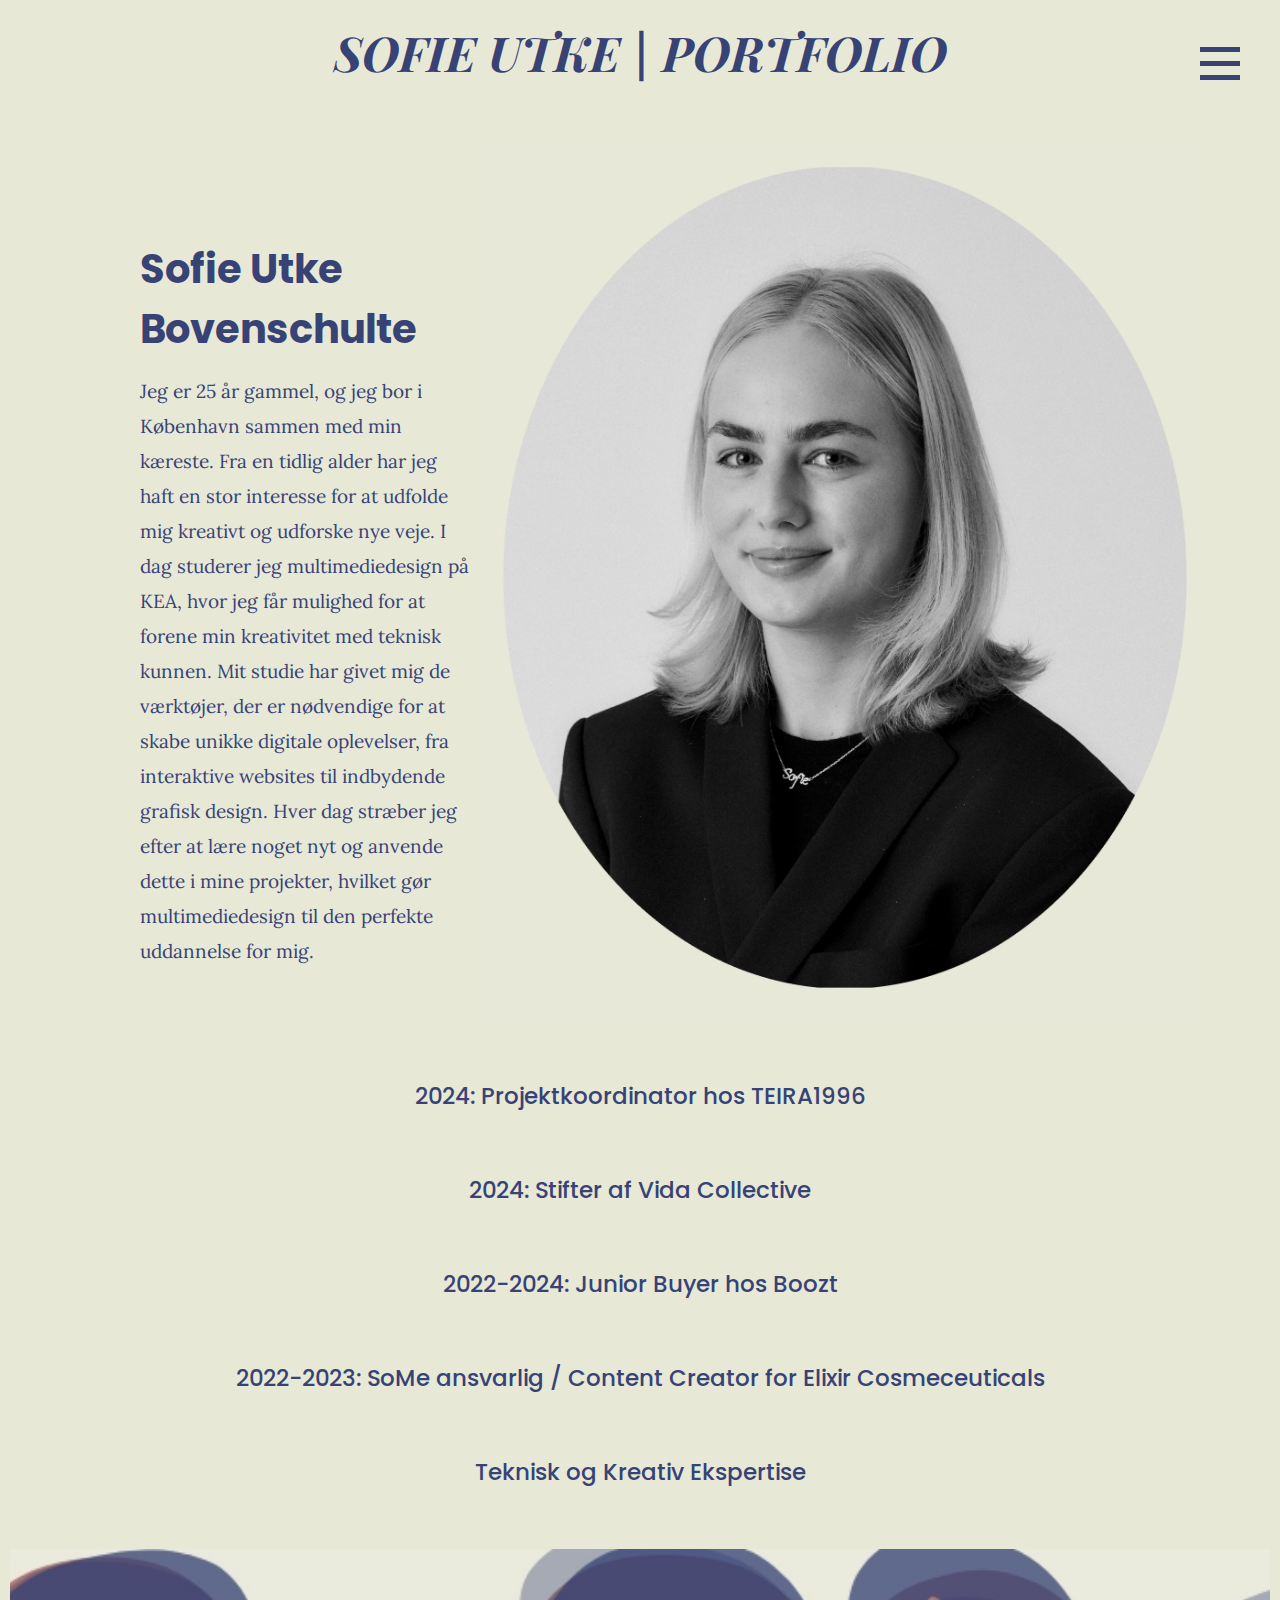
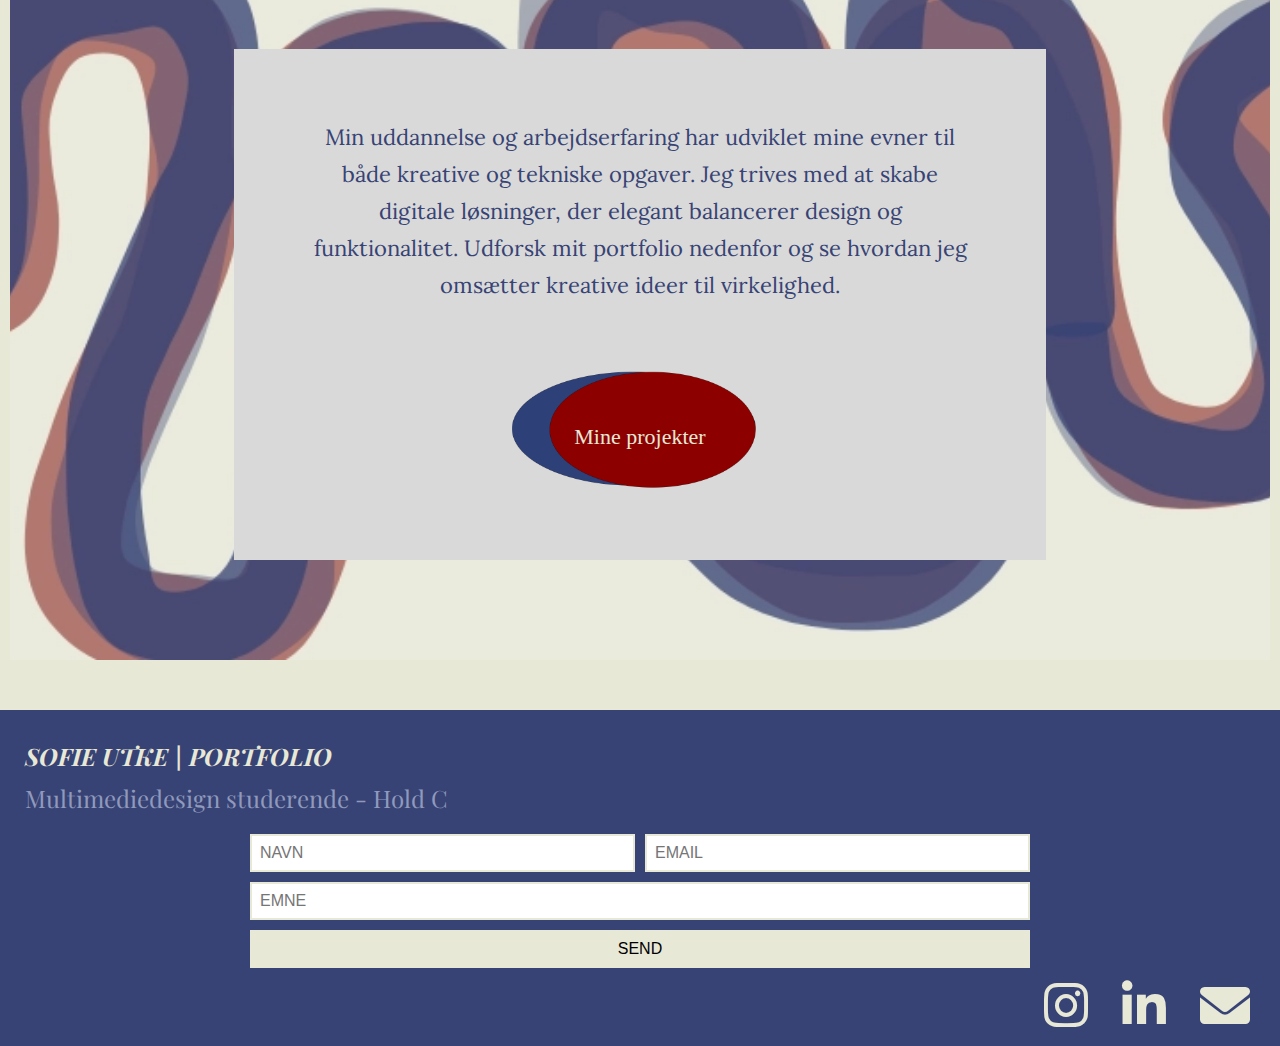
==== commit c69e9b4d: "done" ====
--- a/aboutme.html
+++ b/aboutme.html
@@ -24,6 +24,9 @@
 
     <!-- social links -->
     <link rel="stylesheet" href="https://cdnjs.cloudflare.com/ajax/libs/font-awesome/6.0.0-beta3/css/all.min.css">
+
+    <!-- favicon-->
+    <link rel="icon" href="billeder/SP.webp" type="image/favicon">
 
     <title>Sofies portfolio</title>
 
--- a/style.css
+++ b/style.css
@@ -83,7 +83,7 @@
 .hero {
   position: relative;
   max-width: 100%;
-  height: 700px;
+  height: 750px;
   overflow: hidden;
   background-image: url("billeder/baggrund.webp");
   background-size: cover;
@@ -103,10 +103,11 @@
   animation: slideInfinite 23s linear infinite;
   z-index: 2;
   gap: 10%;
+  width: 70%;
 }
 
 .mySlides {
-  flex: 0 0 70%;
+  flex: 0 0 80%;
   height: auto;
 }
 
--- a/aboutme.css
+++ b/aboutme.css
@@ -37,8 +37,7 @@
 
 .intro-container p {
   font-family: "Lora", serif;
-  font-size: 17px;
-  max-width: 700px;
+  font-size: 18px;
   margin-top: 15px;
   line-height: 35px;
 }
@@ -110,13 +109,13 @@
 .sofie-text {
   background-color: #d9d9d9;
   padding: 30px;
-  width: 90%;
+  width: 70%;
   text-align: center;
 }
 
 .sofie-text p {
   font-family: "Lora", serif;
-  font-size: 18px;
+  font-size: 19px;
   font-weight: 200;
   color: #374375;
   line-height: 37px;
@@ -143,27 +142,31 @@
 @media (min-width: 700px) {
   .header {
     flex-direction: row;
-    max-width: 1200px;
+    max-width: 1500px;
   }
 
   .intro-container {
     font-size: 20px;
-    text-align: center;
+    text-align: start;
     margin-top: 115px;
-    width: 90%;
+    width: 100%;
     margin-bottom: 50px;
   }
 
+  .intro-container h1 {
+    margin-left: 100px;
+  }
   .intro-container p {
     font-size: 19px;
-    margin-left: 85px;
+    margin-left: 100px;
     width: 80%;
   }
 
   .profile-image {
-    width: 50%;
-    margin-left: 30px;
+    width: 60%;
+    margin-left: 10px;
     margin-top: 20px;
+    margin-right: 40px;
   }
 
   .accordion {
@@ -179,7 +182,7 @@
   }
 
   .aboutme-section {
-    padding: 60px 120px;
+    padding: 100px 50px;
   }
 
   .sofie-text p {
